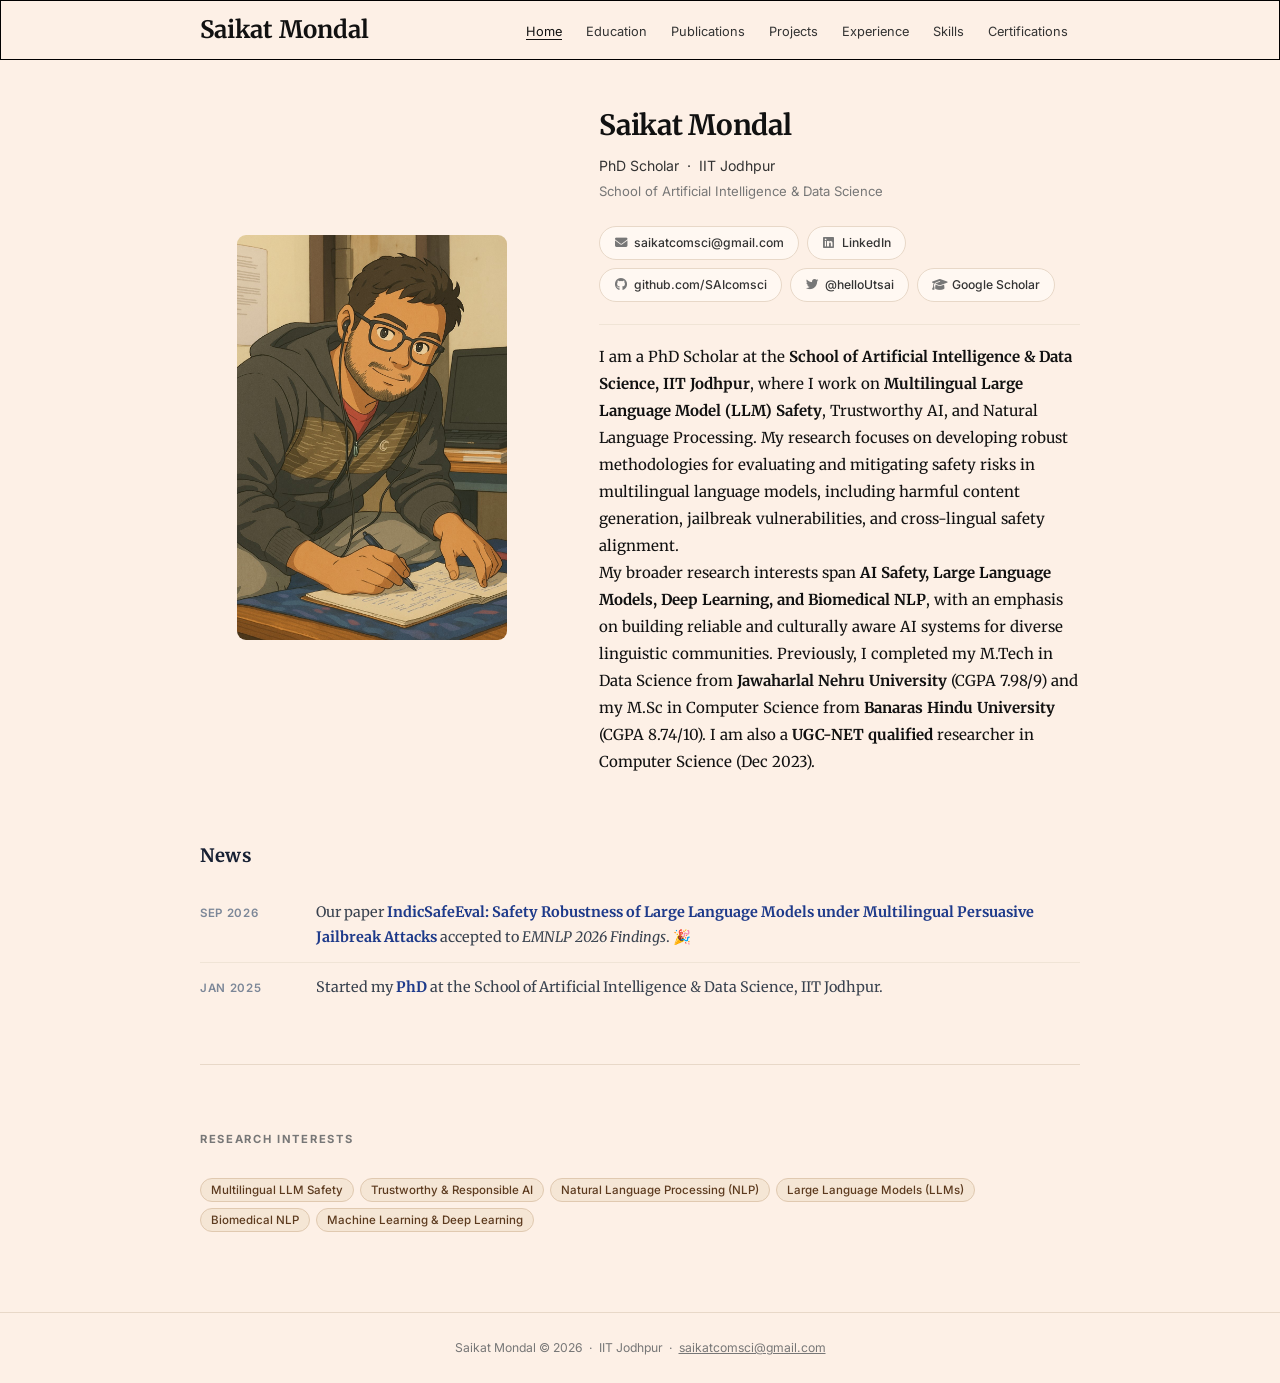
==== index.html @ 33b95b69 "Initial website" ====
<!DOCTYPE html>
<html lang="en">
<head>
  <meta charset="UTF-8" />
  <meta name="viewport" content="width=device-width, initial-scale=1.0" />
  <title>Saikat Mondal — PhD Scholar, IIT Jodhpur</title>
  <meta name="description" content="PhD Scholar at IIT Jodhpur in AI & Data Science. Research in NLP, Deep Learning, and Biomedical Text Mining." />
  <link rel="icon" href="images/favicon.ico" />
  <link rel="preconnect" href="https://fonts.googleapis.com" />
  <link rel="preconnect" href="https://fonts.gstatic.com" crossorigin />
  <link href="https://fonts.googleapis.com/css2?family=Merriweather:ital,wght@0,300;0,400;0,700;1,300;1,400&family=Inter:wght@300;400;500;600;700&display=swap" rel="stylesheet" />
  <link rel="stylesheet" href="https://cdnjs.cloudflare.com/ajax/libs/font-awesome/6.5.0/css/all.min.css" />
  <link rel="stylesheet" href="assets/style.css" />
  <noscript>
    <style>
      .nav-toggle { display: none !important; }
      @media (max-width: 720px) {
        .nav-inner { flex-wrap: wrap; height: auto; padding-top: 8px; padding-bottom: 8px; }
        .nav-links { display: flex !important; position: static; flex-direction: row;
                     flex-wrap: wrap; border-bottom: none; box-shadow: none; padding: 4px 0; }
        .nav-links li a { padding: 4px 10px; }
        .topnav { height: auto; }
      }
    </style>
  </noscript>
</head>
<body>

  <nav class="topnav">
    <div class="nav-inner">
      <a href="/" class="nav-brand" id="nav-brand">Saikat Mondal</a>
      <button class="nav-toggle" aria-label="Toggle menu" aria-expanded="false">
        <i class="fas fa-bars"></i>
      </button>
      <ul class="nav-links" id="nav-links">
    <li><a href="/" class="active">Home</a></li>
  
    <li><a href="education.html" >Education</a></li>
  
    <li><a href="publications.html" >Publications</a></li>
  
    <li><a href="projects.html" >Projects</a></li>
  
    <li><a href="experience.html" >Experience</a></li>
  
    <li><a href="skills.html" >Skills</a></li>
  
    <li><a href="certifications.html" >Certifications</a></li>
  </ul>
    </div>
  </nav>

  <header class="hero">
    <div class="hero-inner">
      <img id="profile-photo" src="images/profile.jpeg" alt="Saikat Mondal" class="profile-photo" />
      <div class="hero-bio">
        <h1 id="hero-name">Saikat Mondal</h1>
        <p id="hero-role" class="hero-role">PhD Scholar &nbsp;&middot;&nbsp; IIT Jodhpur</p>
        <p id="hero-dept" class="hero-dept">School of Artificial Intelligence &amp; Data Science</p>
        <div id="hero-links" class="hero-links"><a href="mailto:saikatcomsci@gmail.com" >
      <i class="fas fa-envelope"></i> saikatcomsci@gmail.com
    </a><a href="https://www.linkedin.com/in/saikat-mondal-79209a1aa" target="_blank" rel="noopener">
      <i class="fab fa-linkedin"></i> LinkedIn
    </a><a href="https://github.com/SAIcomsci" target="_blank" rel="noopener">
      <i class="fab fa-github"></i> github.com/SAIcomsci
    </a><a href="https://twitter.com/helloUtsai" target="_blank" rel="noopener">
      <i class="fab fa-twitter"></i> @helloUtsai
    </a><a href="https://scholar.google.com/citations?user=eqx3nrgAAAAJ&amp;hl=en&amp;authuser=1" target="_blank" rel="noopener">
      <i class="fas fa-graduation-cap"></i> Google Scholar
    </a></div>
        <div id="hero-about" class="hero-about"><p>I am a PhD Scholar at the <strong>School of Artificial Intelligence & Data Science, IIT Jodhpur</strong>, where I work on <strong>Multilingual Large Language Model (LLM) Safety</strong>, Trustworthy AI, and Natural Language Processing. My research focuses on developing robust methodologies for evaluating and mitigating safety risks in multilingual language models, including harmful content generation, jailbreak vulnerabilities, and cross-lingual safety alignment.</p><p>My broader research interests span <strong>AI Safety, Large Language Models, Deep Learning, and Biomedical NLP</strong>, with an emphasis on building reliable and culturally aware AI systems for diverse linguistic communities. Previously, I completed my M.Tech in Data Science from <strong>Jawaharlal Nehru University</strong> (CGPA 7.98/9) and my M.Sc in Computer Science from <strong>Banaras Hindu University</strong> (CGPA 8.74/10). I am also a <strong>UGC-NET qualified</strong> researcher in Computer Science (Dec 2023).</p></div>
      </div>
    </div>
  </header>

  <main class="main-content">
    <section class="section">
      <h2 class="section-title news-heading">News</h2>
      <div id="news-content"><ul class="news-list">
    <li class="news-item">
      <span class="news-date">Sep 2026</span>
      <span class="news-body">Our paper <strong>IndicSafeEval: Safety Robustness of Large Language Models under Multilingual Persuasive Jailbreak Attacks</strong> accepted to <em>EMNLP 2026 Findings</em>. 🎉</span>
    </li>
  
    <li class="news-item">
      <span class="news-date">Jan 2025</span>
      <span class="news-body">Started my <strong>PhD</strong> at the School of Artificial Intelligence &amp; Data Science, IIT Jodhpur.</span>
    </li>
  </ul></div>
    </section>

    <section class="section">
      <h2 class="section-title">Research Interests</h2>
      <div id="interests-content"><div class="tag-row"><span class="tag">Multilingual LLM Safety</span><span class="tag">Trustworthy &amp; Responsible AI</span><span class="tag">Natural Language Processing (NLP)</span><span class="tag">Large Language Models (LLMs)</span><span class="tag">Biomedical NLP</span><span class="tag">Machine Learning &amp; Deep Learning</span></div></div>
    </section>
  </main>

  <footer class="site-footer">
    <p id="footer-text">Saikat Mondal &copy; 2026 &nbsp;&middot;&nbsp;
     IIT Jodhpur &nbsp;&middot;&nbsp;
     <a href="mailto:saikatcomsci@gmail.com">saikatcomsci@gmail.com</a></p>
  </footer>

  <script type="module" src="js/main.js"></script>
</body>
</html>
---- assets/style.css ----
/* ============================================================
   SAIKAT MONDAL — ACADEMIC PORTFOLIO
   Matching mrinanksharma.net warm-cream aesthetic
   ============================================================ */

:root {
  --nav-h: 60px;
  --bg: #fdf0e6;
  --accent: #2563eb;
  --accent-hover: #1d4ed8;
  --text-primary: #111111;
  --text-secondary: #333333;
  --text-muted: #777777;
  --border: #e8d8c8;
  --border-light: #f0e4d6;
  --tag-bg: #f5e6d5;
  --tag-text: #5c3a1e;
  --tag-border: #e0c9b0;
  --link-color: #1a1a1a;
  --font-serif: 'Merriweather', Georgia, 'Times New Roman', serif;
  --font-sans: 'Inter', -apple-system, BlinkMacSystemFont, 'Segoe UI', sans-serif;
  --content-w: 960px;
  --radius: 4px;
}

/* ── RESET ── */
*, *::before, *::after { box-sizing: border-box; margin: 0; padding: 0; }
html { scroll-behavior: smooth; scroll-padding-top: calc(var(--nav-h) + 24px); }
body {
  font-family: var(--font-serif);
  font-size: 15px;
  line-height: 1.8;
  color: var(--text-primary);
  background: var(--bg);
}
img { display: block; max-width: 100%; }
a { color: inherit; text-decoration: none; }
ul { list-style: none; }

/* ════════════════════════════════════════
   TOP NAVIGATION BAR
════════════════════════════════════════ */
.topnav {
  position: sticky;
  top: 0;
  z-index: 200;
  background: var(--bg);
  height: var(--nav-h);
  border: 1px solid #000;
}

.nav-inner {
  max-width: var(--content-w);
  margin: 0 auto;
  padding: 0 40px;
  height: 100%;
  display: flex;
  align-items: center;
  justify-content: space-between;
  gap: 24px;
}

.nav-brand {
  font-family: var(--font-serif);
  font-size: 1.5rem;
  font-weight: 700;
  color: var(--text-primary);
  white-space: nowrap;
  flex-shrink: 0;
  letter-spacing: 0;
}

.nav-brand:hover { opacity: 0.7; }

.nav-links {
  display: flex;
  align-items: center;
  gap: 0;
  list-style: none;
}

.nav-links a {
  font-family: var(--font-sans);
  font-size: 0.8rem;
  font-weight: 400;
  color: var(--text-secondary);
  padding: 4px 12px;
  transition: color 0.15s;
  white-space: nowrap;
}

.nav-links a:hover,
.nav-links a.active {
  color: var(--text-primary);
  text-decoration: underline;
  text-underline-offset: 3px;
  text-decoration-thickness: 1px;
}

/* Hamburger — hidden on desktop */
.nav-toggle {
  display: none;
  background: none;
  border: none;
  color: var(--text-muted);
  font-size: 1.1rem;
  cursor: pointer;
  padding: 6px 8px;
  transition: color 0.15s;
  flex-shrink: 0;
}
.nav-toggle:hover { color: var(--text-primary); }

/* ════════════════════════════════════════
   HERO / PROFILE HEADER
════════════════════════════════════════ */
.hero {
  background: var(--bg);
  padding: 40px 0 64px;
}

.hero-inner {
  max-width: var(--content-w);
  margin: 0 auto;
  padding: 0 40px;
  display: grid;
  grid-template-columns: 5fr 7fr;
  gap: 56px;
  align-items: center;
}

.profile-photo {
  width: 100%;
  max-width: 270px;
  height: auto;
  border-radius: 9px;
  display: block;
  margin: 0 auto;
}

.hero-bio {
  padding-top: 8px;
}

.hero-about {
  border-top: 1px solid var(--border-light);
  padding-top: 18px;
}

.hero-bio h1 {
  font-family: var(--font-serif);
  font-size: 1.75rem;
  font-weight: 700;
  color: var(--text-primary);
  letter-spacing: -0.3px;
  line-height: 1.25;
  margin-bottom: 10px;
}

.hero-role {
  font-family: var(--font-sans);
  font-size: 0.88rem;
  font-weight: 400;
  color: var(--text-secondary);
  margin-bottom: 2px;
}

.hero-dept {
  font-family: var(--font-sans);
  font-size: 0.82rem;
  color: var(--text-muted);
  margin-bottom: 22px;
}

.hero-links {
  display: flex;
  flex-wrap: wrap;
  gap: 8px;
  margin-bottom: 22px;
}

.hero-links a {
  font-family: var(--font-sans);
  font-size: 0.76rem;
  font-weight: 500;
  color: var(--text-secondary);
  display: inline-flex;
  align-items: center;
  gap: 7px;
  padding: 5px 14px;
  border: 1px solid var(--border);
  border-radius: 20px;
  background: #fff8f2;
  transition: all 0.18s;
  text-decoration: none;
}

.hero-links a i {
  font-size: 0.78rem;
  width: 13px;
  text-align: center;
  color: var(--text-muted);
  flex-shrink: 0;
}

.hero-links a:hover {
  color: var(--text-primary);
  border-color: var(--text-muted);
  background: var(--tag-bg);
}

.hero-links a:hover i { color: var(--text-primary); }

.hero-link-unavailable {
  font-family: var(--font-sans);
  font-size: 0.76rem;
  color: #c8b8a8;
  display: inline-flex;
  align-items: center;
  gap: 7px;
  padding: 5px 14px;
  border: 1px solid var(--border-light);
  border-radius: 20px;
  cursor: default;
  text-decoration: line-through;
  text-decoration-color: #d8c8b8;
}

/* ════════════════════════════════════════
   MAIN CONTENT
════════════════════════════════════════ */
.main-content {
  max-width: var(--content-w);
  margin: 0 auto;
  padding: 0 40px 80px;
}

/* Section-only pages (no hero) */
.page-main { padding-top: 56px; }

/* ── SECTIONS ── */
.section {
  margin-bottom: 64px;
  padding-bottom: 64px;
  border-bottom: 1px solid var(--border);
}

.section:last-child {
  border-bottom: none;
  margin-bottom: 0;
  padding-bottom: 0;
}

.section-title {
  font-family: var(--font-sans);
  font-size: 0.7rem;
  font-weight: 700;
  letter-spacing: 0.15em;
  text-transform: uppercase;
  color: var(--text-muted);
  margin-bottom: 28px;
  display: block;
}

/* In-content text */
.section > p,
#about-content p {
  font-family: var(--font-serif);
  color: var(--text-secondary);
  font-size: 0.93rem;
  line-height: 1.85;
  margin-bottom: 14px;
}
.section > p:last-of-type,
#about-content p:last-of-type { margin-bottom: 0; }

/* In-content links — dark with underline like reference */
.section a,
#about-content a,
.timeline-body a,
.pub-desc a {
  color: var(--link-color);
  text-decoration: underline;
  text-underline-offset: 3px;
  text-decoration-thickness: 1px;
}
.section a:hover,
#about-content a:hover { opacity: 0.65; }

/* ── TAGS ── */
.tag-row {
  display: flex;
  flex-wrap: wrap;
  gap: 6px;
  margin-top: 12px;
}

.tag {
  background: var(--tag-bg);
  color: var(--tag-text);
  border: 1px solid var(--tag-border);
  padding: 2px 10px;
  border-radius: 20px;
  font-family: var(--font-sans);
  font-size: 0.72rem;
  font-weight: 500;
  line-height: 1.6;
}

/* ════════════════════════════════════════
   TIMELINE (Education / Experience)
════════════════════════════════════════ */
.timeline { display: flex; flex-direction: column; }

.timeline-item {
  display: grid;
  grid-template-columns: 190px 1fr;
  gap: 32px;
  padding-bottom: 32px;
  margin-bottom: 32px;
  border-bottom: 1px solid var(--border-light);
}

.timeline-item:last-child {
  border-bottom: none;
  padding-bottom: 0;
  margin-bottom: 0;
}

.timeline-meta {
  display: flex;
  flex-direction: column;
  gap: 4px;
  padding-right: 24px;
  border-right: 1px solid var(--border);
  position: relative;
}

.timeline-meta::after {
  content: '';
  position: absolute;
  right: -5px;
  top: 6px;
  width: 8px;
  height: 8px;
  border-radius: 50%;
  background: var(--text-muted);
  border: 2px solid var(--bg);
  box-shadow: 0 0 0 1px var(--text-muted);
}

.timeline-meta h3 {
  font-family: var(--font-sans);
  font-size: 0.85rem;
  font-weight: 600;
  color: var(--text-primary);
  line-height: 1.4;
}

.tl-degree {
  font-family: var(--font-sans);
  font-size: 0.78rem;
  font-weight: 400;
  color: var(--text-secondary);
  line-height: 1.4;
}

.tl-period {
  font-family: var(--font-sans);
  font-size: 0.72rem;
  color: var(--text-muted);
  font-weight: 400;
  display: flex;
  align-items: center;
  gap: 4px;
}

.tl-period i { font-size: 0.65rem; }

.tl-grade {
  font-family: var(--font-sans);
  font-size: 0.72rem;
  color: var(--text-muted);
  font-style: italic;
}

.timeline-body {
  font-family: var(--font-serif);
  font-size: 0.88rem;
  color: var(--text-secondary);
  line-height: 1.85;
  padding-top: 2px;
}

/* ════════════════════════════════════════
   NEWS
════════════════════════════════════════ */
.news-heading {
  font-family: var(--font-serif);
  font-size: 1.15rem;
  font-weight: 700;
  letter-spacing: 0.01em;
  text-transform: none;
  color: #172033;               /* deep navy */
}

.news-list { display: flex; flex-direction: column; }

.news-item {
  display: grid;
  grid-template-columns: 96px 1fr;
  gap: 20px;
  padding: 12px 0;
  border-bottom: 1px solid var(--border-light);   /* same thin divider as the rest of the site */
}

.news-item:first-child { padding-top: 0; }
.news-item:last-child { border-bottom: none; padding-bottom: 0; }

.news-date {
  font-family: var(--font-sans);
  font-size: 0.72rem;
  font-weight: 600;
  text-transform: uppercase;
  letter-spacing: 0.06em;
  color: #7C8798;               /* muted gray-blue */
  padding-top: 3px;
  white-space: nowrap;
}

.news-body {
  font-family: var(--font-serif);
  font-size: 0.9rem;
  color: #39424F;              /* dark slate — readable on cream, softer than the navy heading */
  line-height: 1.75;
}

.news-body strong {
  color: #1E3A8A;             /* deep blue — highlights paper / venue names */
  font-weight: 700;
}

@media (max-width: 720px) {
  .news-item { grid-template-columns: 1fr; gap: 4px; }
}

/* ════════════════════════════════════════
   PUBLICATIONS
════════════════════════════════════════ */
.pub-card {
  display: flex;
  gap: 18px;
  padding: 24px 0;
  border-bottom: 1px solid var(--border-light);
}

.pub-card:first-child { padding-top: 0; }
.pub-card:last-child { border-bottom: none; padding-bottom: 0; }

/* Numbering — bold, dark black */
.pub-index {
  font-family: var(--font-serif);
  font-size: 1.2rem;
  font-weight: 700;
  color: var(--text-primary);
  line-height: 1;
  min-width: 28px;
  padding-top: 3px;
  flex-shrink: 0;
}

.pub-content { flex: 1; }

.pub-title {
  font-family: var(--font-serif);
  font-size: 0.92rem;
  font-weight: 700;
  color: var(--text-primary);
  line-height: 1.55;
  margin-bottom: 6px;
}

.pub-venue {
  font-family: var(--font-sans);
  font-size: 0.78rem;
  color: var(--text-muted);
  font-style: italic;
  margin-bottom: 8px;
  display: flex;
  align-items: flex-start;
  gap: 6px;
  line-height: 1.55;
}

.pub-venue i {
  color: var(--text-muted);
  margin-top: 2px;
  flex-shrink: 0;
  font-style: normal;
}

.pub-desc {
  font-family: var(--font-serif);
  font-size: 0.86rem;
  color: var(--text-secondary);
  line-height: 1.85;
  margin-bottom: 8px;
}

/* Action buttons — Paper primary, Code secondary */
.pub-links { display: flex; flex-wrap: wrap; gap: 10px; margin-top: 10px; }

/* Scoped under .pub-links so these beat the global `.section a` underline rule */
.pub-links .pub-link {
  display: inline-flex;
  align-items: center;
  gap: 7px;
  font-family: var(--font-sans);
  font-size: 0.76rem;
  font-weight: 500;
  padding: 2px 10px;
  border-radius: 3px;
  border: 1px solid transparent;
  text-decoration: none;
  transition: all 0.18s;
}

.pub-links .pub-link i { font-size: 0.8rem; color: var(--text-primary); }

/* Outlined at rest — Paper and Code share the same treatment */
.pub-links .pub-link-primary,
.pub-links .pub-link-secondary {
  background: transparent;
  border-color: var(--text-primary);
  color: var(--text-primary);
}

/* Hover — same warm tan as the profile page's email / LinkedIn / GitHub buttons */
.pub-links .pub-link:hover {
  color: var(--text-primary);
  border-color: var(--text-muted);
  background: var(--tag-bg);
}
.pub-links .pub-link:hover i { color: var(--text-primary); }

/* ════════════════════════════════════════
   PROJECTS
════════════════════════════════════════ */
.project-card {
  padding: 24px 0;
  border-bottom: 1px solid var(--border-light);
}

.project-card:first-child { padding-top: 0; }
.project-card:last-child { border-bottom: none; padding-bottom: 0; }

.project-header {
  display: flex;
  align-items: baseline;
  justify-content: space-between;
  gap: 16px;
  margin-bottom: 8px;
  flex-wrap: wrap;
}

.project-header h3 {
  font-family: var(--font-serif);
  font-size: 0.92rem;
  font-weight: 700;
  color: var(--text-primary);
  line-height: 1.4;
}

.project-date {
  font-family: var(--font-sans);
  font-size: 0.73rem;
  color: var(--text-muted);
  white-space: nowrap;
  flex-shrink: 0;
}

.project-card p {
  font-family: var(--font-serif);
  font-size: 0.86rem;
  color: var(--text-secondary);
  line-height: 1.85;
  margin-bottom: 8px;
}

/* ════════════════════════════════════════
   SKILLS
════════════════════════════════════════ */
.skills-table { display: flex; flex-direction: column; }

.skill-row {
  display: flex;
  align-items: flex-start;
  gap: 20px;
  padding: 12px 0;
  border-bottom: 1px solid var(--border-light);
}

.skill-row:last-child { border-bottom: none; }

.skill-cat {
  font-family: var(--font-sans);
  font-size: 0.7rem;
  font-weight: 600;
  text-transform: uppercase;
  letter-spacing: 0.08em;
  color: var(--text-muted);
  min-width: 105px;
  padding-top: 5px;
  flex-shrink: 0;
}

/* ════════════════════════════════════════
   CERTIFICATIONS
════════════════════════════════════════ */
.cert-list { display: flex; flex-direction: column; }

.cert-item {
  display: flex;
  align-items: flex-start;
  gap: 14px;
  padding: 16px 0;
  border-bottom: 1px solid var(--border-light);
}

.cert-item:last-child { border-bottom: none; }

.cert-icon {
  width: 32px;
  height: 32px;
  background: var(--tag-bg);
  border: 1px solid var(--tag-border);
  border-radius: var(--radius);
  display: flex;
  align-items: center;
  justify-content: center;
  color: var(--text-muted);
  font-size: 0.8rem;
  flex-shrink: 0;
  margin-top: 1px;
}

.cert-content { display: flex; flex-direction: column; gap: 3px; }

.cert-content strong {
  font-family: var(--font-serif);
  font-size: 0.9rem;
  font-weight: 700;
  color: var(--text-primary);
}

.cert-meta {
  font-family: var(--font-sans);
  font-size: 0.78rem;
  color: var(--text-muted);
}

/* ════════════════════════════════════════
   FOOTER
════════════════════════════════════════ */
.site-footer {
  background: var(--bg);
  border-top: 1px solid var(--border);
  padding: 24px 40px;
  text-align: center;
}

.site-footer p {
  font-family: var(--font-sans);
  font-size: 0.76rem;
  color: var(--text-muted);
}
.site-footer a { color: var(--text-muted); text-decoration: underline; }
.site-footer a:hover { color: var(--text-primary); }

/* ════════════════════════════════════════
   RESPONSIVE — TABLET (≤ 960px)
════════════════════════════════════════ */
@media (max-width: 960px) {
  .nav-inner { padding: 0 24px; }
  .hero { padding: 32px 0 52px; }
  .hero-inner { padding: 0 24px; gap: 36px; }
  .main-content { padding: 0 24px 64px; }
}

/* ════════════════════════════════════════
   RESPONSIVE — MOBILE (≤ 720px)
════════════════════════════════════════ */
@media (max-width: 720px) {
  .nav-toggle { display: flex; align-items: center; justify-content: center; }

  .nav-links {
    display: none;
    position: absolute;
    top: var(--nav-h);
    left: 0;
    right: 0;
    background: var(--bg);
    border-bottom: 1px solid var(--border);
    flex-direction: column;
    align-items: stretch;
    padding: 8px 0;
    gap: 0;
    box-shadow: 0 8px 24px rgba(0,0,0,0.06);
  }

  .nav-links.open { display: flex; }

  .nav-links li a {
    padding: 11px 28px;
    font-size: 0.82rem;
    border-radius: 0;
    display: block;
    color: var(--text-secondary);
  }

  /* Hero stacks on mobile */
  .hero { padding: 28px 0 44px; }
  .hero-inner {
    grid-template-columns: 1fr;
    gap: 24px;
    padding: 0 20px;
  }

  .profile-photo {
    max-width: 220px;
    aspect-ratio: 1 / 1;
    object-fit: cover;     /* crops to fill the square instead of distorting */
  }

  .hero-bio h1 { font-size: 1.4rem; }

  .main-content { padding: 0 20px 52px; }
  .section { margin-bottom: 48px; padding-bottom: 48px; }

  .timeline-item { grid-template-columns: 1fr; gap: 10px; }
  .timeline-meta {
    border-right: none;
    border-left: 1px solid var(--border);
    padding-right: 0;
    padding-left: 14px;
  }
  .timeline-meta::after { right: auto; left: -5px; }

  .pub-card { flex-direction: column; gap: 6px; }
  .pub-index { font-size: 1rem; }

  .project-header { flex-direction: column; gap: 4px; }

  .skill-row { flex-direction: column; gap: 8px; }
  .skill-cat { min-width: auto; padding-top: 0; }
}

@media (max-width: 440px) {
  .main-content { padding: 0 16px 40px; }
  .hero-inner { padding: 0 16px; }
  .hero-links { gap: 8px 14px; }
}
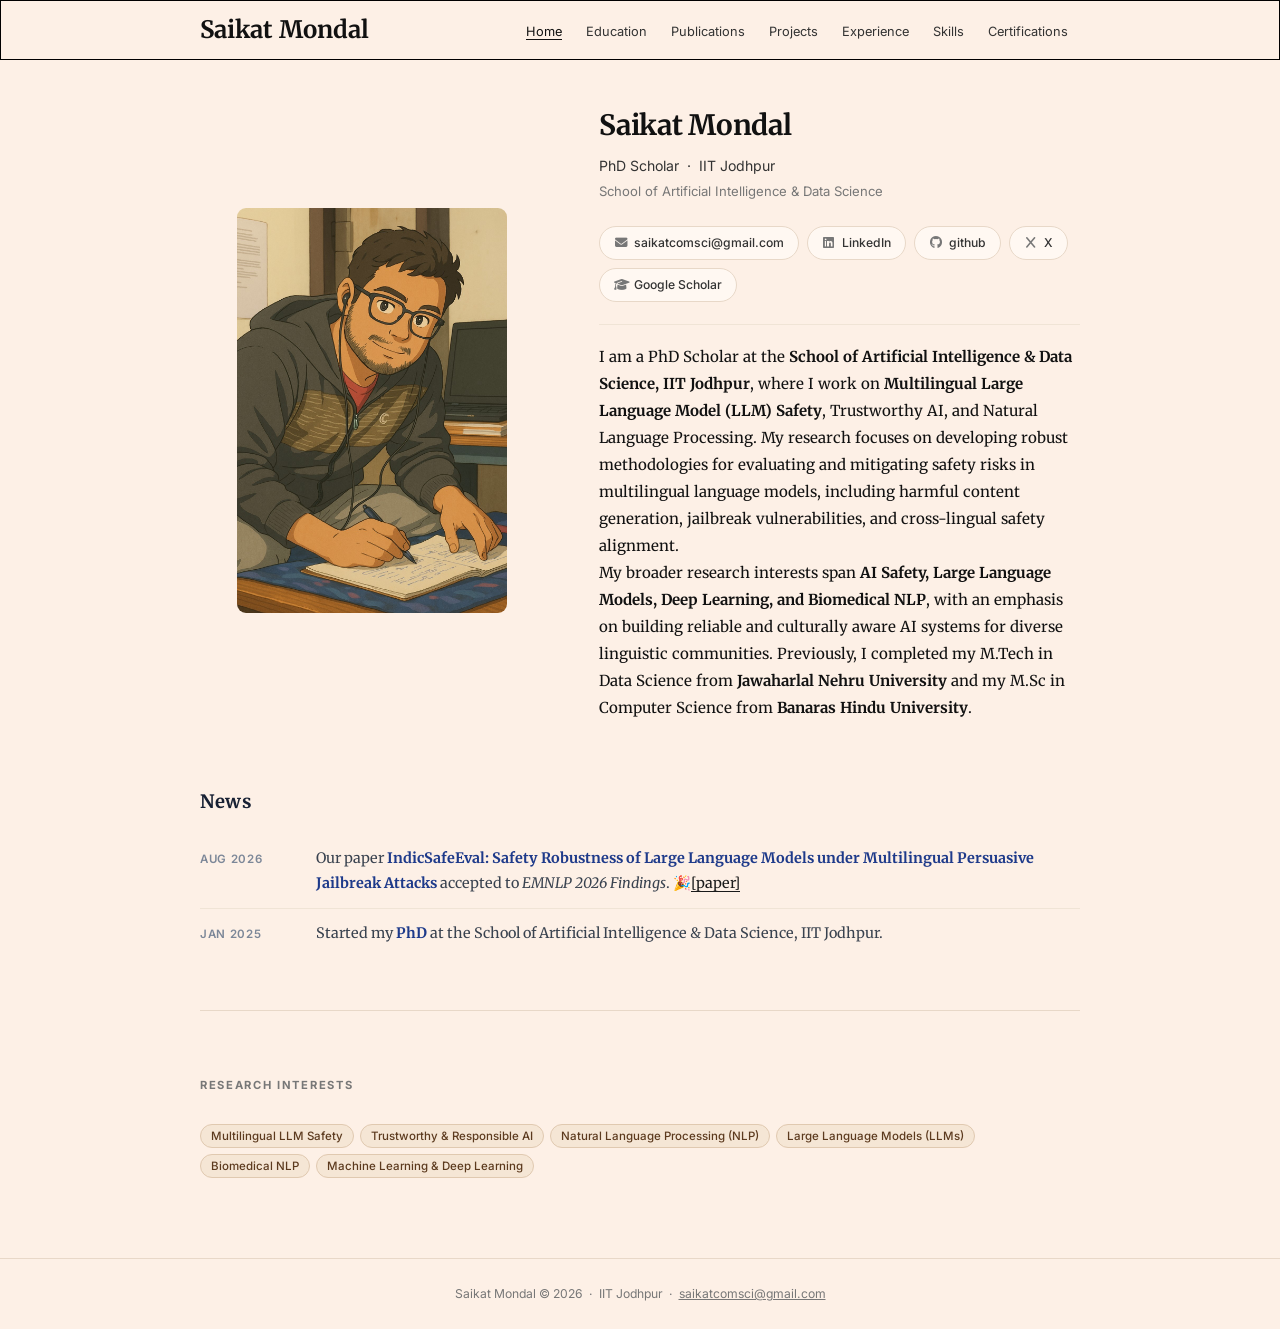
==== commit 034e4060: "publication" ====
--- a/index.html
+++ b/index.html
@@ -61,25 +61,26 @@
       <i class="fas fa-envelope"></i> saikatcomsci@gmail.com
     </a><a href="https://www.linkedin.com/in/saikat-mondal-79209a1aa" target="_blank" rel="noopener">
       <i class="fab fa-linkedin"></i> LinkedIn
-    </a><a href="https://github.com/SAIcomsci" target="_blank" rel="noopener">
-      <i class="fab fa-github"></i> github.com/SAIcomsci
-    </a><a href="https://twitter.com/helloUtsai" target="_blank" rel="noopener">
-      <i class="fab fa-twitter"></i> @helloUtsai
+    </a><a href="https://github.com/MonSaikat" target="_blank" rel="noopener">
+      <i class="fab fa-github"></i> github
+    </a><a href="https://x.com/helloUtsai" target="_blank" rel="noopener">
+      <i class="fab fa-x"></i> X
     </a><a href="https://scholar.google.com/citations?user=eqx3nrgAAAAJ&amp;hl=en&amp;authuser=1" target="_blank" rel="noopener">
       <i class="fas fa-graduation-cap"></i> Google Scholar
     </a></div>
-        <div id="hero-about" class="hero-about"><p>I am a PhD Scholar at the <strong>School of Artificial Intelligence & Data Science, IIT Jodhpur</strong>, where I work on <strong>Multilingual Large Language Model (LLM) Safety</strong>, Trustworthy AI, and Natural Language Processing. My research focuses on developing robust methodologies for evaluating and mitigating safety risks in multilingual language models, including harmful content generation, jailbreak vulnerabilities, and cross-lingual safety alignment.</p><p>My broader research interests span <strong>AI Safety, Large Language Models, Deep Learning, and Biomedical NLP</strong>, with an emphasis on building reliable and culturally aware AI systems for diverse linguistic communities. Previously, I completed my M.Tech in Data Science from <strong>Jawaharlal Nehru University</strong> (CGPA 7.98/9) and my M.Sc in Computer Science from <strong>Banaras Hindu University</strong> (CGPA 8.74/10). I am also a <strong>UGC-NET qualified</strong> researcher in Computer Science (Dec 2023).</p></div>
+        <div id="hero-about" class="hero-about"><p>I am a PhD Scholar at the <strong>School of Artificial Intelligence & Data Science, IIT Jodhpur</strong>, where I work on <strong>Multilingual Large Language Model (LLM) Safety</strong>, Trustworthy AI, and Natural Language Processing. My research focuses on developing robust methodologies for evaluating and mitigating safety risks in multilingual language models, including harmful content generation, jailbreak vulnerabilities, and cross-lingual safety alignment.</p><p>My broader research interests span <strong>AI Safety, Large Language Models, Deep Learning, and Biomedical NLP</strong>, with an emphasis on building reliable and culturally aware AI systems for diverse linguistic communities. Previously, I completed my M.Tech in Data Science from <strong>Jawaharlal Nehru University</strong> and my M.Sc in Computer Science from <strong>Banaras Hindu University</strong>.</p></div>
       </div>
     </div>
   </header>
 
   <main class="main-content">
     <section class="section">
+      <!--<h2 class="section-title">News</h2>-->
       <h2 class="section-title news-heading">News</h2>
       <div id="news-content"><ul class="news-list">
     <li class="news-item">
-      <span class="news-date">Sep 2026</span>
-      <span class="news-body">Our paper <strong>IndicSafeEval: Safety Robustness of Large Language Models under Multilingual Persuasive Jailbreak Attacks</strong> accepted to <em>EMNLP 2026 Findings</em>. 🎉</span>
+      <span class="news-date">Aug 2026</span>
+      <span class="news-body">Our paper <strong>IndicSafeEval: Safety Robustness of Large Language Models under Multilingual Persuasive Jailbreak Attacks</strong> accepted to <em>EMNLP 2026 Findings</em>. 🎉<a href="https://arxiv.org/abs/2609.03781" target="_blank" rel="noopener">[paper]</a></span>
     </li>
   
     <li class="news-item">
--- a/assets/style.css
+++ b/assets/style.css
@@ -525,14 +525,14 @@
   transition: all 0.18s;
 }
 
-.pub-links .pub-link i { font-size: 0.8rem; color: var(--text-primary); }
+.pub-links .pub-link i { font-size: 0.8rem; color: var(--text-muted); }
 
 /* Outlined at rest — Paper and Code share the same treatment */
 .pub-links .pub-link-primary,
 .pub-links .pub-link-secondary {
   background: transparent;
   border-color: var(--text-primary);
-  color: var(--text-primary);
+  color: var(--text-secondary);
 }
 
 /* Hover — same warm tan as the profile page's email / LinkedIn / GitHub buttons */
@@ -728,7 +728,7 @@
 
   .profile-photo {
     max-width: 220px;
-    aspect-ratio: 1 / 1;
+    /* aspect-ratio: 1 / 1;
     object-fit: cover;     /* crops to fill the square instead of distorting */
   }
 
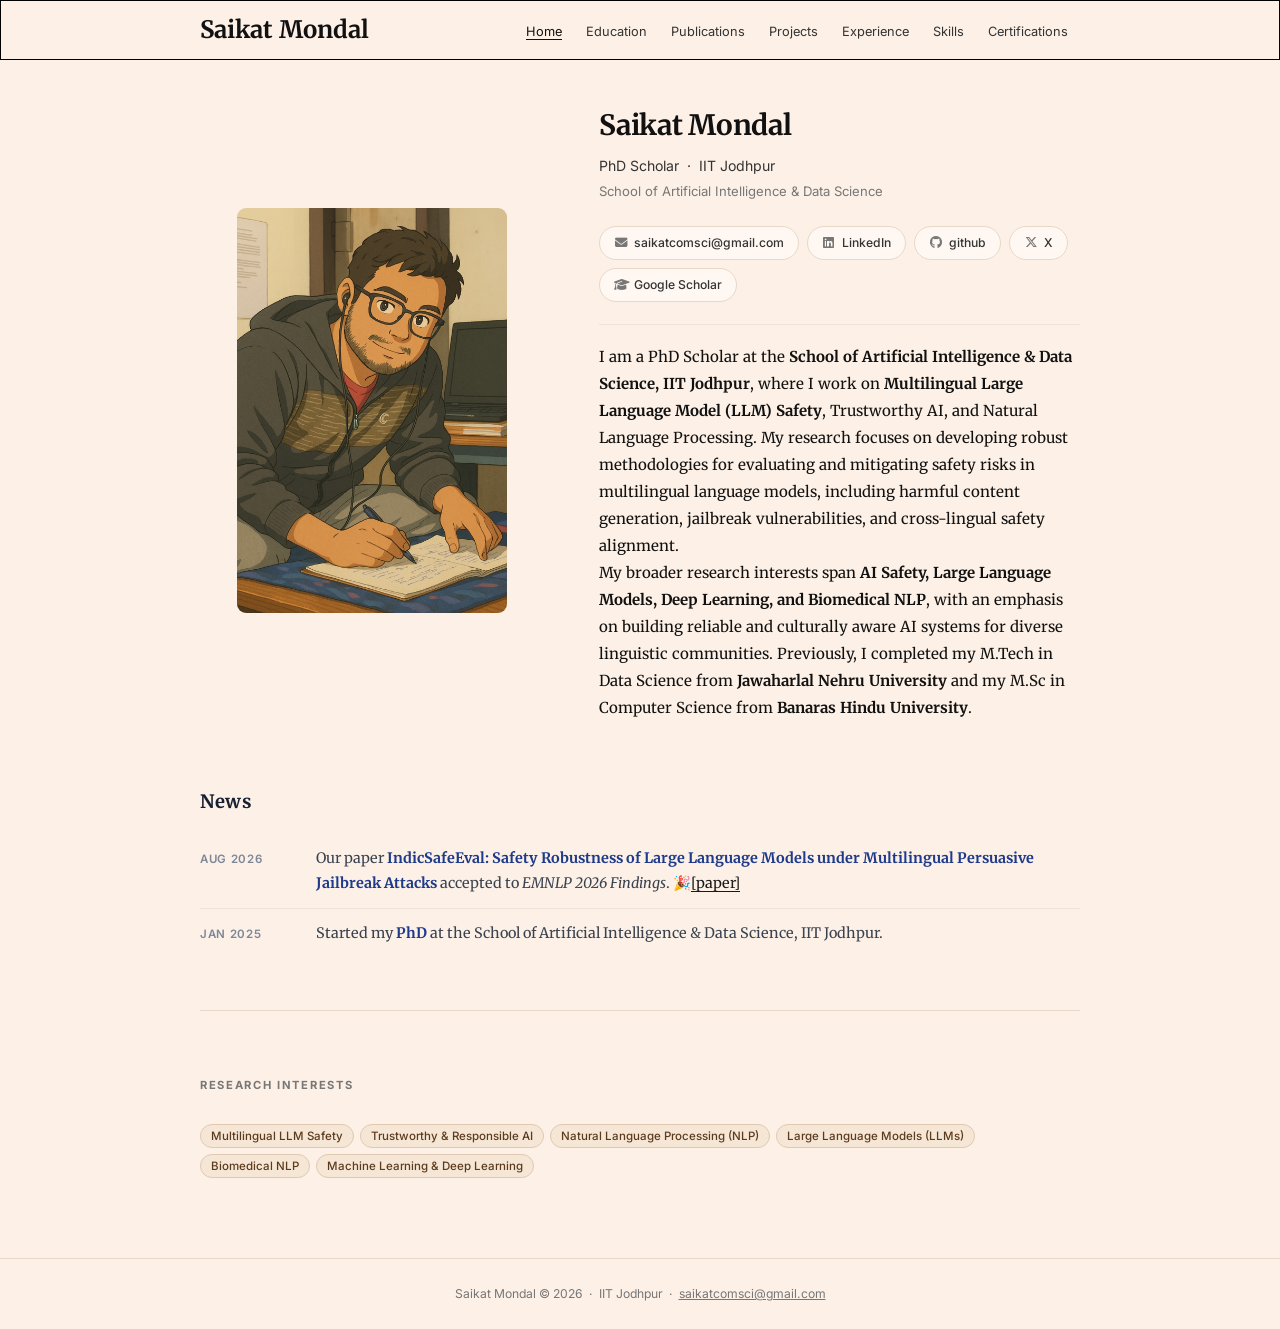
==== commit 75db60ca: "publication" ====
--- a/index.html
+++ b/index.html
@@ -64,7 +64,7 @@
     </a><a href="https://github.com/MonSaikat" target="_blank" rel="noopener">
       <i class="fab fa-github"></i> github
     </a><a href="https://x.com/helloUtsai" target="_blank" rel="noopener">
-      <i class="fab fa-x"></i> X
+      <i class="fab fa-x-twitter"></i> X
     </a><a href="https://scholar.google.com/citations?user=eqx3nrgAAAAJ&amp;hl=en&amp;authuser=1" target="_blank" rel="noopener">
       <i class="fas fa-graduation-cap"></i> Google Scholar
     </a></div>
--- a/assets/style.css
+++ b/assets/style.css
@@ -728,8 +728,9 @@
 
   .profile-photo {
     max-width: 220px;
-    /* aspect-ratio: 1 / 1;
-    object-fit: cover;     /* crops to fill the square instead of distorting */
+    /* Square crop disabled - the photo keeps its natural aspect ratio.
+       aspect-ratio: 1 / 1;
+       object-fit: cover; */
   }
 
   .hero-bio h1 { font-size: 1.4rem; }
